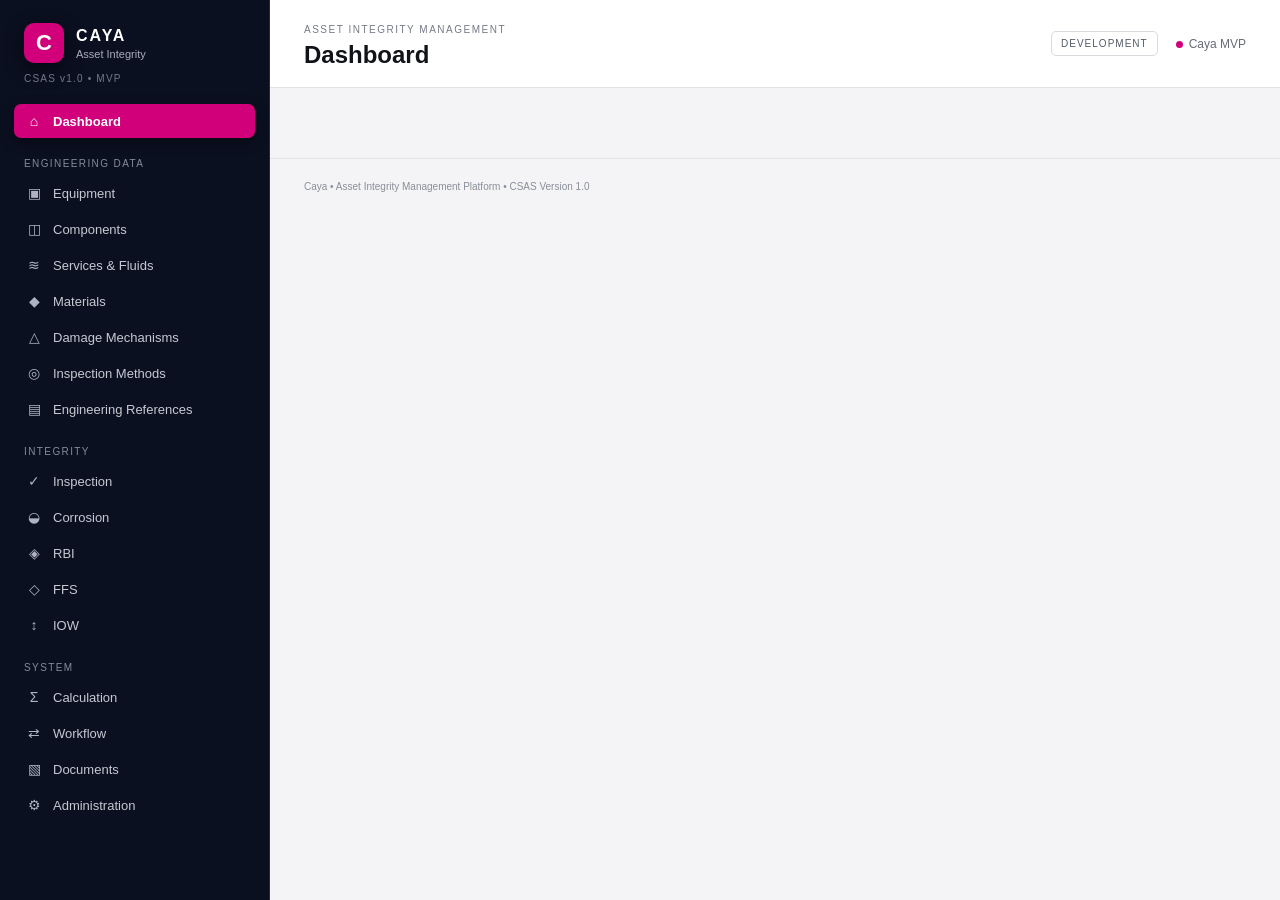
==== index.html @ 826f2e37 "Refresh app script cache for latest Caya build" ====
<!doctype html>
<html lang="en">
<head>
  <meta charset="UTF-8" />
  <meta name="viewport" content="width=device-width, initial-scale=1.0" />
  <meta name="description" content="Caya Asset Integrity Management Platform" />
  <title>Caya — Asset Integrity Platform</title>
  <link rel="stylesheet" href="styles.css" />
</head>
<body>
  <div class="app-shell">
    <aside class="sidebar">
      <div class="brand">
        <div class="brand-mark">C</div>
        <div><strong>CAYA</strong><span>Asset Integrity</span></div>
      </div>
      <div class="sidebar-caption">CSAS v1.0 • MVP</div>
      <nav id="main-nav" aria-label="Main navigation">
        <button class="nav-item active" data-page="dashboard"><span class="nav-icon">⌂</span>Dashboard</button>

        <div class="nav-group">ENGINEERING DATA</div>
        <button class="nav-item" data-page="equipment"><span class="nav-icon">▣</span>Equipment</button>
        <button class="nav-item" data-page="components"><span class="nav-icon">◫</span>Components</button>
        <button class="nav-item" data-page="services"><span class="nav-icon">≋</span>Services &amp; Fluids</button>
        <button class="nav-item" data-page="materials"><span class="nav-icon">◆</span>Materials</button>
        <button class="nav-item" data-page="damage"><span class="nav-icon">△</span>Damage Mechanisms</button>
        <button class="nav-item" data-page="methods"><span class="nav-icon">◎</span>Inspection Methods</button>
        <button class="nav-item" data-page="references"><span class="nav-icon">▤</span>Engineering References</button>

        <div class="nav-group">INTEGRITY</div>
        <button class="nav-item" data-page="inspection"><span class="nav-icon">✓</span>Inspection</button>
        <button class="nav-item" data-page="corrosion"><span class="nav-icon">◒</span>Corrosion</button>
        <button class="nav-item" data-page="rbi"><span class="nav-icon">◈</span>RBI</button>
        <button class="nav-item" data-page="ffs"><span class="nav-icon">◇</span>FFS</button>
        <button class="nav-item" data-page="iow"><span class="nav-icon">↕</span>IOW</button>

        <div class="nav-group">SYSTEM</div>
        <button class="nav-item" data-page="calculation"><span class="nav-icon">Σ</span>Calculation</button>
        <button class="nav-item" data-page="workflow"><span class="nav-icon">⇄</span>Workflow</button>
        <button class="nav-item" data-page="documents"><span class="nav-icon">▧</span>Documents</button>
        <button class="nav-item" data-page="administration"><span class="nav-icon">⚙</span>Administration</button>
      </nav>
    </aside>

    <main class="main-content">
      <header class="topbar">
        <div>
          <span class="eyebrow">ASSET INTEGRITY MANAGEMENT</span>
          <h1 id="page-title">Dashboard</h1>
        </div>
        <div class="topbar-actions">
          <span class="environment">DEVELOPMENT</span>
          <span class="topbar-status"><span class="status-dot"></span>Caya MVP</span>
        </div>
      </header>
      <section id="page-content" class="content"></section>
      <footer class="footer">Caya • Asset Integrity Management Platform • CSAS Version 1.0</footer>
    </main>
  </div>
  <script src="app.js?v=4"></script>
</body>
</html>
---- styles.css ----
*{box-sizing:border-box}html{scroll-behavior:smooth}body{margin:0;font-family:Inter,Segoe UI,Arial,sans-serif;background:#f4f4f6;color:#111318}.app-shell{display:flex;min-height:100vh}.sidebar{width:270px;background:#0b1020;color:#e8e9ee;padding:20px 14px;position:fixed;inset:0 auto 0 0;overflow:auto;border-right:1px solid #242a3a}.brand{display:flex;align-items:center;gap:12px;padding:3px 10px 10px}.brand-mark{width:40px;height:40px;border-radius:10px;background:#d1007a;display:grid;place-items:center;color:#fff;font-weight:800;font-size:22px;box-shadow:0 6px 18px #050711}.brand strong,.brand span{display:block}.brand strong{letter-spacing:2px;color:#fff}.brand span{font-size:11px;color:#a9adbb;margin-top:3px}.sidebar-caption{margin:0 10px 20px;font-size:10px;letter-spacing:1.2px;color:#73798a}.nav-group{font-size:10px;letter-spacing:1.4px;color:#858b9b;margin:20px 10px 7px}.nav-item{display:flex;align-items:center;gap:10px;width:100%;border:0;background:transparent;color:#c6c9d2;text-align:left;padding:9px 11px;border-radius:7px;margin:2px 0;cursor:pointer;font-size:13px;transition:.15s}.nav-item:hover{background:#1a2033;color:#fff}.nav-item.active{background:#d1007a;color:#fff;font-weight:600;box-shadow:0 4px 12px #070a13}.nav-icon{width:18px;text-align:center;color:#aeb3c2;font-size:14px}.nav-item.active .nav-icon{color:#fff}.main-content{margin-left:270px;width:calc(100% - 270px);min-height:100vh}.topbar{height:88px;background:#fff;border-bottom:1px solid #e1e1e6;padding:18px 34px;display:flex;align-items:center;justify-content:space-between;position:sticky;top:0;z-index:5}.eyebrow{font-size:10px;letter-spacing:1.5px;color:#777b88}.topbar h1{margin:4px 0 0;font-size:24px;color:#111318}.topbar-actions{display:flex;align-items:center;gap:18px}.environment{font-size:10px;letter-spacing:1px;padding:6px 9px;border:1px solid #d9dbe1;border-radius:5px;color:#555b68}.topbar-status{font-size:12px;color:#666b77}.status-dot{display:inline-block;width:7px;height:7px;background:#d1007a;border-radius:50%;margin-right:6px}.content{padding:30px 34px;max-width:1500px}.hero{background:#fff;border:1px solid #e0e0e5;border-radius:12px;padding:28px;margin-bottom:22px;box-shadow:0 2px 8px rgba(17,19,24,.03)}.hero h2{margin:0 0 8px;font-size:22px}.hero p{margin:0;color:#666b77;line-height:1.6}.hero-meta{display:flex;gap:9px;flex-wrap:wrap;margin-top:18px}.chip{display:inline-flex;padding:6px 9px;border-radius:5px;background:#f3e6ef;color:#8f145f;font-size:11px}.cards{display:grid;grid-template-columns:repeat(4,1fr);gap:16px}.card{background:#fff;border:1px solid #e0e0e5;border-radius:10px;padding:19px}.card .label{font-size:10px;color:#777b88;text-transform:uppercase;letter-spacing:.8px}.card .value{font-size:28px;font-weight:700;margin-top:9px}.card .sub{font-size:11px;color:#858995;margin-top:5px}.section{margin-top:25px}.section h3{font-size:15px;margin:0 0 12px}.module-grid{display:grid;grid-template-columns:repeat(3,1fr);gap:14px}.module{background:#fff;border:1px solid #e0e0e5;border-radius:10px;padding:18px;cursor:pointer;transition:.15s}.module:hover{border-color:#d1007a;transform:translateY(-1px)}.module strong{display:block;margin-bottom:6px}.module span{font-size:12px;color:#6d7280;line-height:1.5}.module .module-code{display:block;font-size:10px;color:#d1007a;letter-spacing:1px;margin-bottom:9px}.page-panel{background:#fff;border:1px solid #e0e0e5;border-radius:12px;padding:24px}.page-panel h2{margin:0 0 7px;font-size:20px}.page-panel>p{margin:0}.placeholder{color:#6c717d;line-height:1.6}.section-grid{display:grid;grid-template-columns:2fr 1fr;gap:16px;margin-top:18px}.data-table{width:100%;border-collapse:collapse;font-size:12px}.data-table th,.data-table td{text-align:left;padding:12px 10px;border-bottom:1px solid #e6e6ea}.data-table th{font-size:10px;text-transform:uppercase;letter-spacing:.7px;color:#777c89;background:#fafafd}.empty-state{text-align:center;padding:45px 20px;color:#777d89;border:1px dashed #cfd2da;border-radius:9px;background:#fbfbfc}.footer{padding:22px 34px 30px;color:#8a8e99;font-size:10px;border-top:1px solid #e4e4e8;margin-top:10px}.workflow-line{display:flex;gap:0;flex-wrap:wrap;margin-top:15px}.workflow-step{padding:10px 12px;background:#f3f3f6;border:1px solid #dfe1e6;font-size:11px}.workflow-step:not(:last-child){border-right:0}.status-badge{font-size:10px;padding:4px 7px;border-radius:4px;background:#f3e6ef;color:#8f145f}.module-list{display:grid;grid-template-columns:repeat(2,1fr);gap:10px;margin-top:18px}.module-row{padding:13px;border:1px solid #e1e1e6;border-radius:8px;background:#fbfbfc}.module-row strong{font-size:12px}.module-row div{font-size:11px;color:#737884;margin-top:4px}@media(max-width:1000px){.sidebar{width:220px}.main-content{margin-left:220px;width:calc(100% - 220px)}.cards{grid-template-columns:repeat(2,1fr)}.module-grid{grid-template-columns:repeat(2,1fr)}}@media(max-width:700px){.sidebar{position:relative;width:100%;height:auto}.app-shell{display:block}.main-content{margin-left:0;width:100%}.topbar{position:relative}.cards,.module-grid,.module-list,.section-grid{grid-template-columns:1fr}.topbar-actions{display:none}.content{padding:20px}}.equipment-header,.form-header{display:flex;align-items:center;justify-content:space-between;gap:20px;margin-bottom:22px}.primary-btn,.secondary-btn{border:0;border-radius:7px;padding:10px 15px;font-size:12px;font-weight:600;cursor:pointer;transition:.15s}.primary-btn{background:#d1007a;color:#fff;box-shadow:0 5px 14px rgba(209,0,122,.18)}.primary-btn:hover{background:#a80061}.secondary-btn{background:#f1f1f4;color:#333743;border:1px solid #dddfe5}.secondary-btn:hover{background:#e8e8ed}.equipment-toolbar{display:grid;grid-template-columns:1fr 190px 190px;gap:10px;margin-bottom:18px}.search-input,.filter-select,.form-grid input,.form-grid select{width:100%;padding:10px 11px;border:1px solid #d9dbe2;border-radius:6px;background:#fff;color:#161820;font:inherit;font-size:12px;outline:none}.search-input:focus,.filter-select:focus,.form-grid input:focus,.form-grid select:focus{border-color:#d1007a;box-shadow:0 0 0 3px rgba(209,0,122,.08)}.table-wrap{overflow:auto;border:1px solid #e1e1e6;border-radius:9px}.equipment-table{min-width:760px}.equipment-table tbody tr:hover{background:#fcf4f9}.link-btn{background:none;border:0;padding:0;color:#b00066;font:inherit;font-weight:700;cursor:pointer}.form-section{border-top:1px solid #e6e6ea;padding:22px 0}.form-section:first-of-type{border-top:0}.form-section h3{margin:0 0 15px;font-size:13px}.form-grid{display:grid;grid-template-columns:repeat(3,1fr);gap:14px}.form-grid label{display:flex;flex-direction:column;gap:7px;font-size:11px;color:#656a76;font-weight:600}.form-grid label input,.form-grid label select{font-weight:400}.scope-grid{display:grid;grid-template-columns:repeat(3,1fr);gap:12px}.scope-grid>div{padding:15px;border:1px solid #e1e1e6;border-radius:8px;background:#fbfbfc}.scope-grid strong{font-size:12px}.scope-grid p{font-size:11px;color:#737884;line-height:1.5;margin:7px 0 0}.form-actions{display:flex;justify-content:flex-end;gap:10px;padding-top:22px}.detail-grid{display:grid;grid-template-columns:repeat(4,1fr);gap:12px}.detail-card{padding:15px;border:1px solid #e1e1e6;border-radius:8px;background:#fbfbfc}.detail-card span{display:block;font-size:10px;color:#7b808b;text-transform:uppercase;letter-spacing:.6px}.detail-card strong{display:block;margin-top:7px;font-size:13px}@media(max-width:900px){.equipment-toolbar{grid-template-columns:1fr}.form-grid,.scope-grid{grid-template-columns:1fr 1fr}.detail-grid{grid-template-columns:1fr 1fr}}@media(max-width:700px){.equipment-header,.form-header{align-items:flex-start;flex-direction:column}.form-grid,.scope-grid,.detail-grid{grid-template-columns:1fr}}
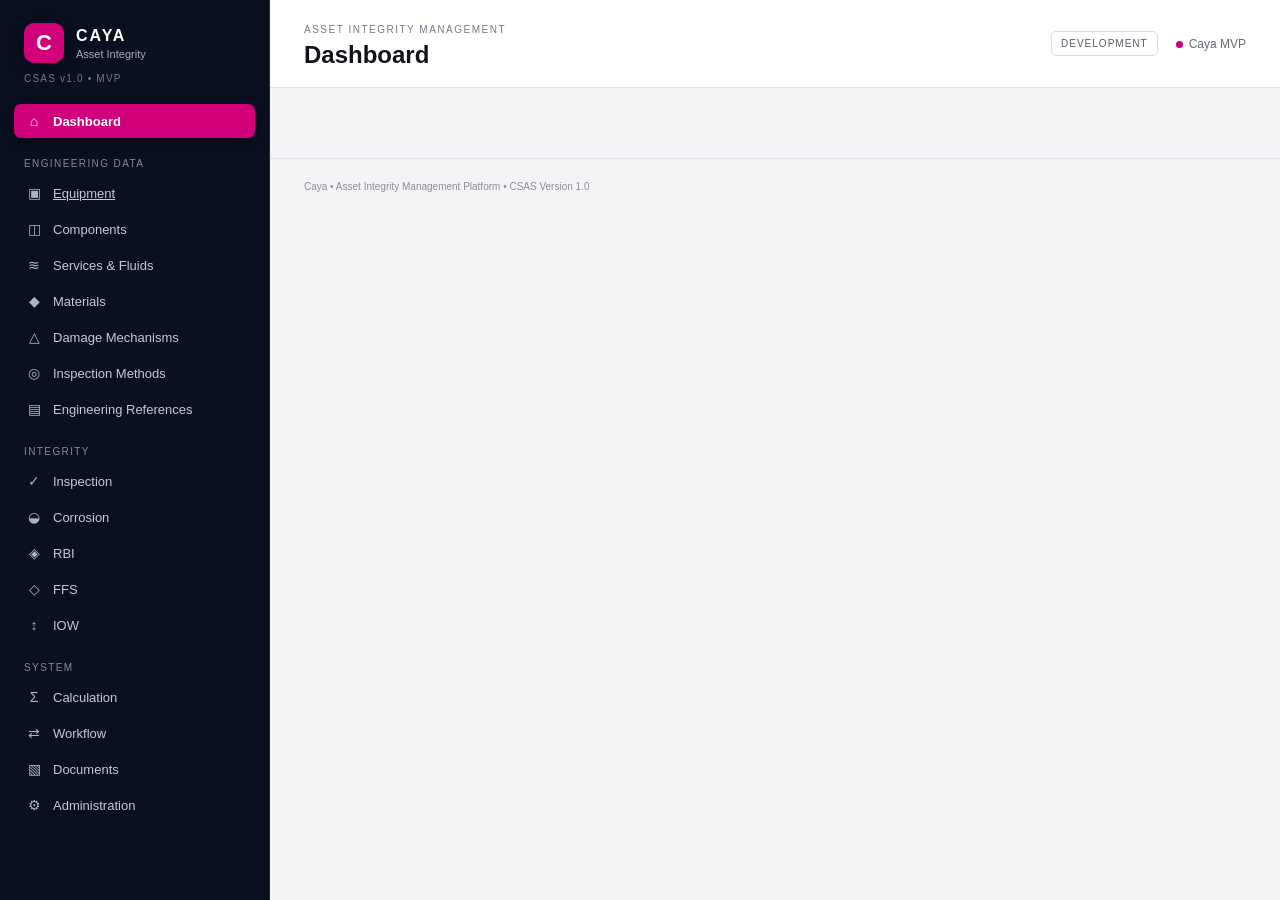
==== commit cca45033: "Make Equipment navigation independent of app JavaScript" ====
--- a/index.html
+++ b/index.html
@@ -19,7 +19,7 @@
         <button class="nav-item active" data-page="dashboard"><span class="nav-icon">⌂</span>Dashboard</button>
 
         <div class="nav-group">ENGINEERING DATA</div>
-        <button class="nav-item" data-page="equipment"><span class="nav-icon">▣</span>Equipment</button>
+        <a class="nav-item" href="equipment.html"><span class="nav-icon">▣</span>Equipment</a>
         <button class="nav-item" data-page="components"><span class="nav-icon">◫</span>Components</button>
         <button class="nav-item" data-page="services"><span class="nav-icon">≋</span>Services &amp; Fluids</button>
         <button class="nav-item" data-page="materials"><span class="nav-icon">◆</span>Materials</button>
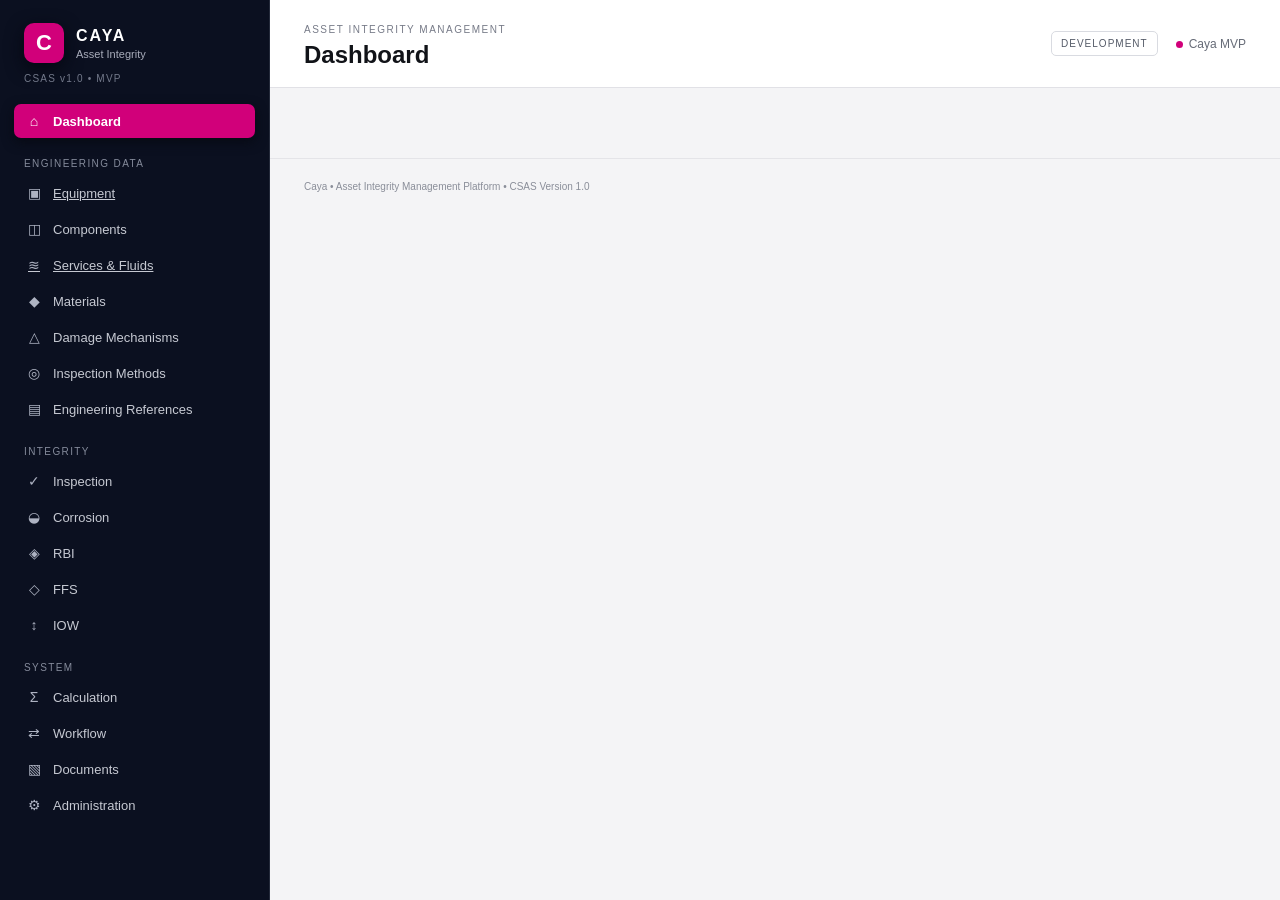
==== commit 2e8456c1: "Link Services and Fluids to engineering data page" ====
--- a/index.html
+++ b/index.html
@@ -17,23 +17,20 @@
       <div class="sidebar-caption">CSAS v1.0 • MVP</div>
       <nav id="main-nav" aria-label="Main navigation">
         <button class="nav-item active" data-page="dashboard"><span class="nav-icon">⌂</span>Dashboard</button>
-
         <div class="nav-group">ENGINEERING DATA</div>
         <a class="nav-item" href="equipment.html"><span class="nav-icon">▣</span>Equipment</a>
         <button class="nav-item" data-page="components"><span class="nav-icon">◫</span>Components</button>
-        <button class="nav-item" data-page="services"><span class="nav-icon">≋</span>Services &amp; Fluids</button>
+        <a class="nav-item" href="services.html"><span class="nav-icon">≋</span>Services &amp; Fluids</a>
         <button class="nav-item" data-page="materials"><span class="nav-icon">◆</span>Materials</button>
         <button class="nav-item" data-page="damage"><span class="nav-icon">△</span>Damage Mechanisms</button>
         <button class="nav-item" data-page="methods"><span class="nav-icon">◎</span>Inspection Methods</button>
         <button class="nav-item" data-page="references"><span class="nav-icon">▤</span>Engineering References</button>
-
         <div class="nav-group">INTEGRITY</div>
         <button class="nav-item" data-page="inspection"><span class="nav-icon">✓</span>Inspection</button>
         <button class="nav-item" data-page="corrosion"><span class="nav-icon">◒</span>Corrosion</button>
         <button class="nav-item" data-page="rbi"><span class="nav-icon">◈</span>RBI</button>
         <button class="nav-item" data-page="ffs"><span class="nav-icon">◇</span>FFS</button>
         <button class="nav-item" data-page="iow"><span class="nav-icon">↕</span>IOW</button>
-
         <div class="nav-group">SYSTEM</div>
         <button class="nav-item" data-page="calculation"><span class="nav-icon">Σ</span>Calculation</button>
         <button class="nav-item" data-page="workflow"><span class="nav-icon">⇄</span>Workflow</button>
@@ -41,17 +38,10 @@
         <button class="nav-item" data-page="administration"><span class="nav-icon">⚙</span>Administration</button>
       </nav>
     </aside>
-
     <main class="main-content">
       <header class="topbar">
-        <div>
-          <span class="eyebrow">ASSET INTEGRITY MANAGEMENT</span>
-          <h1 id="page-title">Dashboard</h1>
-        </div>
-        <div class="topbar-actions">
-          <span class="environment">DEVELOPMENT</span>
-          <span class="topbar-status"><span class="status-dot"></span>Caya MVP</span>
-        </div>
+        <div><span class="eyebrow">ASSET INTEGRITY MANAGEMENT</span><h1 id="page-title">Dashboard</h1></div>
+        <div class="topbar-actions"><span class="environment">DEVELOPMENT</span><span class="topbar-status"><span class="status-dot"></span>Caya MVP</span></div>
       </header>
       <section id="page-content" class="content"></section>
       <footer class="footer">Caya • Asset Integrity Management Platform • CSAS Version 1.0</footer>
@@ -59,4 +49,4 @@
   </div>
   <script src="app.js?v=4"></script>
 </body>
-</html>
+</html>
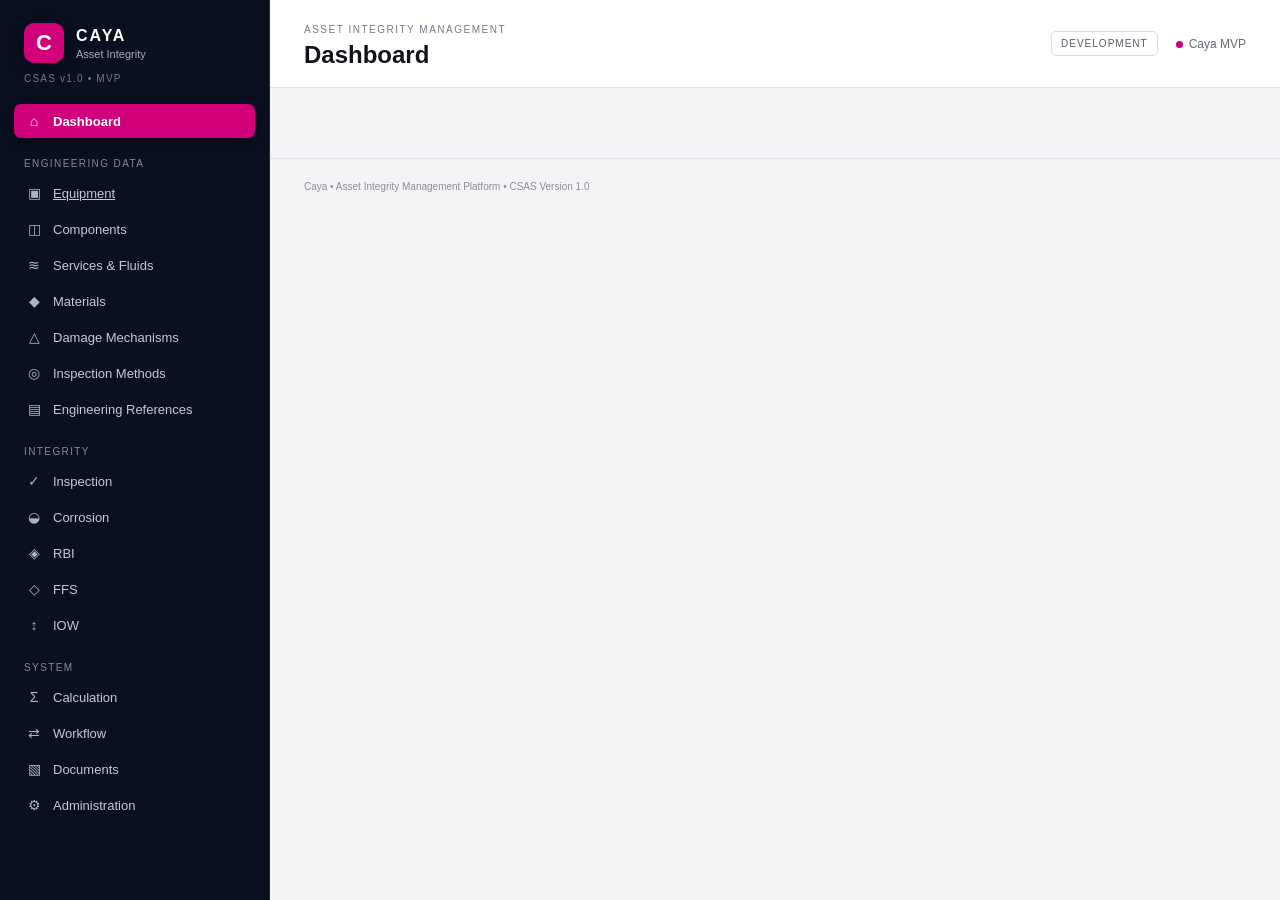
==== commit 1135b3f9: "Keep Services and Fluids inside main navigation" ====
--- a/index.html
+++ b/index.html
@@ -10,17 +10,14 @@
 <body>
   <div class="app-shell">
     <aside class="sidebar">
-      <div class="brand">
-        <div class="brand-mark">C</div>
-        <div><strong>CAYA</strong><span>Asset Integrity</span></div>
-      </div>
+      <div class="brand"><div class="brand-mark">C</div><div><strong>CAYA</strong><span>Asset Integrity</span></div></div>
       <div class="sidebar-caption">CSAS v1.0 • MVP</div>
       <nav id="main-nav" aria-label="Main navigation">
         <button class="nav-item active" data-page="dashboard"><span class="nav-icon">⌂</span>Dashboard</button>
         <div class="nav-group">ENGINEERING DATA</div>
         <a class="nav-item" href="equipment.html"><span class="nav-icon">▣</span>Equipment</a>
         <button class="nav-item" data-page="components"><span class="nav-icon">◫</span>Components</button>
-        <a class="nav-item" href="services.html"><span class="nav-icon">≋</span>Services &amp; Fluids</a>
+        <button class="nav-item" data-page="services"><span class="nav-icon">≋</span>Services &amp; Fluids</button>
         <button class="nav-item" data-page="materials"><span class="nav-icon">◆</span>Materials</button>
         <button class="nav-item" data-page="damage"><span class="nav-icon">△</span>Damage Mechanisms</button>
         <button class="nav-item" data-page="methods"><span class="nav-icon">◎</span>Inspection Methods</button>
@@ -39,14 +36,11 @@
       </nav>
     </aside>
     <main class="main-content">
-      <header class="topbar">
-        <div><span class="eyebrow">ASSET INTEGRITY MANAGEMENT</span><h1 id="page-title">Dashboard</h1></div>
-        <div class="topbar-actions"><span class="environment">DEVELOPMENT</span><span class="topbar-status"><span class="status-dot"></span>Caya MVP</span></div>
-      </header>
+      <header class="topbar"><div><span class="eyebrow">ASSET INTEGRITY MANAGEMENT</span><h1 id="page-title">Dashboard</h1></div><div class="topbar-actions"><span class="environment">DEVELOPMENT</span><span class="topbar-status"><span class="status-dot"></span>Caya MVP</span></div></header>
       <section id="page-content" class="content"></section>
       <footer class="footer">Caya • Asset Integrity Management Platform • CSAS Version 1.0</footer>
     </main>
   </div>
-  <script src="app.js?v=4"></script>
+  <script src="app.js?v=5"></script>
 </body>
 </html>
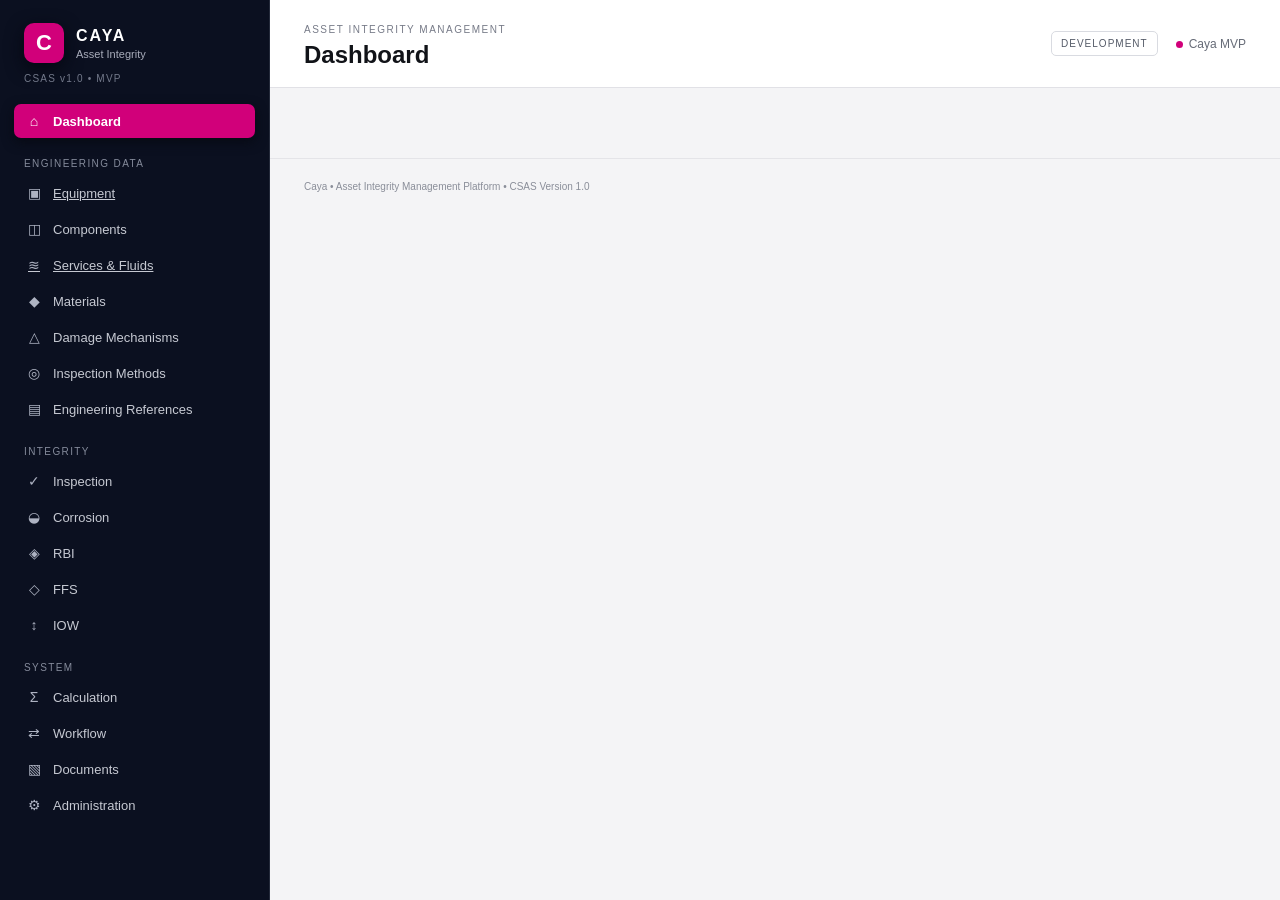
==== commit 97c972e7: "Fix Services & Fluids with direct page navigation" ====
--- a/index.html
+++ b/index.html
@@ -17,7 +17,7 @@
         <div class="nav-group">ENGINEERING DATA</div>
         <a class="nav-item" href="equipment.html"><span class="nav-icon">▣</span>Equipment</a>
         <button class="nav-item" data-page="components"><span class="nav-icon">◫</span>Components</button>
-        <button class="nav-item" data-page="services"><span class="nav-icon">≋</span>Services &amp; Fluids</button>
+        <a class="nav-item" href="services.html"><span class="nav-icon">≋</span>Services &amp; Fluids</a>
         <button class="nav-item" data-page="materials"><span class="nav-icon">◆</span>Materials</button>
         <button class="nav-item" data-page="damage"><span class="nav-icon">△</span>Damage Mechanisms</button>
         <button class="nav-item" data-page="methods"><span class="nav-icon">◎</span>Inspection Methods</button>
@@ -41,6 +41,6 @@
       <footer class="footer">Caya • Asset Integrity Management Platform • CSAS Version 1.0</footer>
     </main>
   </div>
-  <script src="app.js?v=5"></script>
+  <script src="app.js?v=7"></script>
 </body>
 </html>
